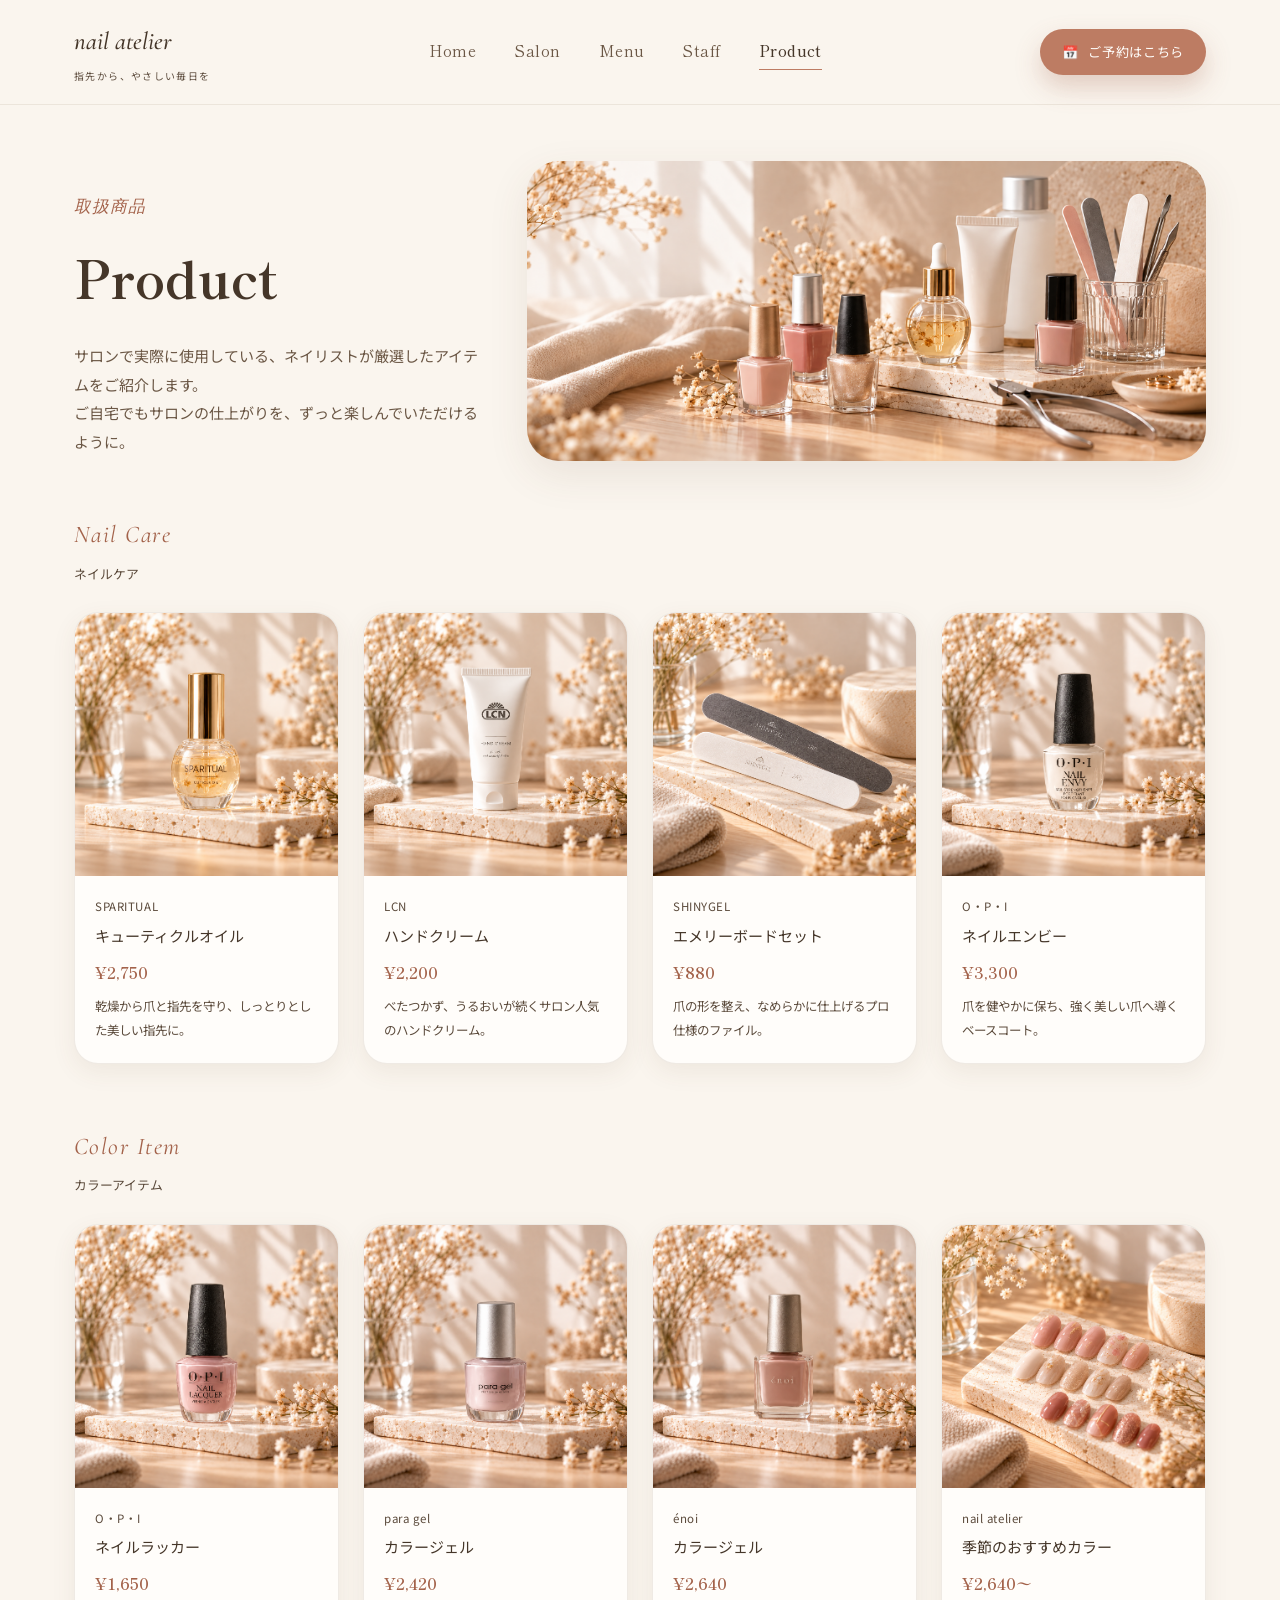
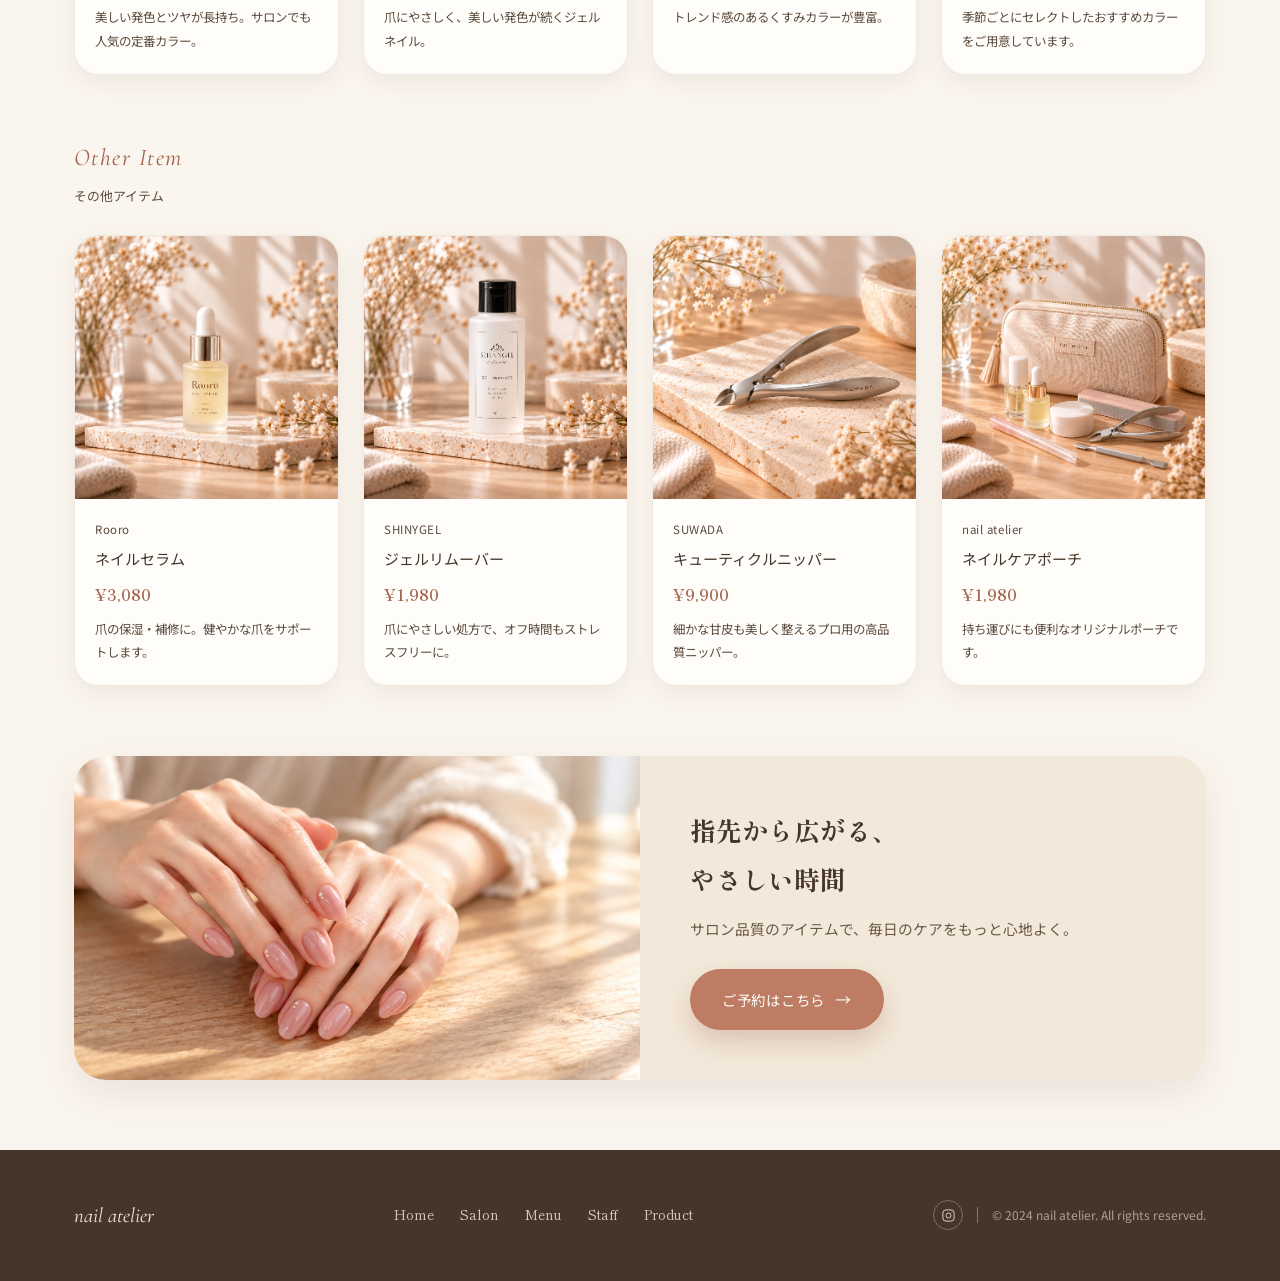
==== product.html @ 9ba82a3f "Initial commit: nail atelier portfolio site Static 5-page nail salon website (Home, Salon, Menu, Sta" ====
<!DOCTYPE html>
<html lang="ja">
<head>
<script>document.documentElement.classList.add("js");</script>
<meta charset="UTF-8">
<meta name="viewport" content="width=device-width, initial-scale=1.0">
<title>Product | nail atelier</title>
<meta name="description" content="nail atelier で使用・販売しているネイルケア用品のご紹介。サロン品質のアイテムをご自宅でも。">
<link rel="preconnect" href="https://fonts.googleapis.com">
<link rel="stylesheet" href="css/style.css">
</head>
<body>

<header class="site-header">
  <div class="container">
    <a href="index.html" class="logo">
      <span class="logo-main">nail atelier</span>
      <span class="logo-sub">指先から、やさしい毎日を</span>
    </a>
    <nav class="nav-links">
      <a href="index.html">Home</a>
      <a href="salon.html">Salon</a>
      <a href="menu.html">Menu</a>
      <a href="staff.html">Staff</a>
      <a href="product.html" class="active">Product</a>
    </nav>
    <div class="header-right">
      <a href="menu.html" class="btn btn-primary btn-sm desktop-only reserve-btn">
        <span>📅</span> ご予約はこちら
      </a>
      <button class="menu-toggle" aria-label="メニューを開く">
        <span></span><span></span><span></span>
      </button>
    </div>
  </div>
</header>
<div class="nav-drawer">
  <button class="nav-drawer-close" aria-label="閉じる">&times;</button>
  <a href="index.html">Home</a>
  <a href="salon.html">Salon</a>
  <a href="menu.html">Menu</a>
  <a href="staff.html">Staff</a>
  <a href="product.html">Product</a>
  <a href="menu.html" class="btn btn-primary reserve-btn">ご予約はこちら</a>
</div>

<main>
  <section class="page-hero">
    <div class="container page-hero-grid">
      <div class="page-hero-copy reveal">
        <span class="eyebrow">取扱商品</span>
        <h1 class="page-title">Product</h1>
        <p>
          サロンで実際に使用している、ネイリストが厳選したアイテムをご紹介します。<br>
          ご自宅でもサロンの仕上がりを、ずっと楽しんでいただけるように。
        </p>
      </div>
      <div class="photo page-hero-photo reveal"><img src="images/product/pageHero.png" alt="ネイルケアグッズが並ぶドレッサー" loading="eager"></div>
    </div>
  </section>

  <section>
    <div class="container">

      <!-- Nail Care -->
      <div class="product-row reveal">
        <div class="product-row-head">
          <div>
            <span class="eyebrow">Nail Care</span>
            <div class="cat-jp">ネイルケア </div>
          </div>
        </div>
        <div class="product-grid">
          <div class="product-card">
            <div class="photo"><img src="images/product/nailCare-01.png" alt="SPARITUALのキューティクルオイル" loading="lazy"></div>
            <div class="product-card-body">
              <div class="product-brand">SPARITUAL</div>
              <div class="product-name">キューティクルオイル</div>
              <div class="product-price">¥2,750</div>
              <div class="product-desc">乾燥から爪と指先を守り、しっとりとした美しい指先に。</div>
            </div>
          </div>
          <div class="product-card">
            <div class="photo"><img src="images/product/nailCare-02.png" alt="LCNのハンドクリーム" loading="lazy"></div>
            <div class="product-card-body">
              <div class="product-brand">LCN</div>
              <div class="product-name">ハンドクリーム</div>
              <div class="product-price">¥2,200</div>
              <div class="product-desc">べたつかず、うるおいが続くサロン人気のハンドクリーム。</div>
            </div>
          </div>
          <div class="product-card">
            <div class="photo"><img src="images/product/nailCare-03.png" alt="SHINYGELのエメリーボードセット" loading="lazy"></div>
            <div class="product-card-body">
              <div class="product-brand">SHINYGEL</div>
              <div class="product-name">エメリーボードセット</div>
              <div class="product-price">¥880</div>
              <div class="product-desc">爪の形を整え、なめらかに仕上げるプロ仕様のファイル。</div>
            </div>
          </div>
          <div class="product-card">
            <div class="photo"><img src="images/product/nailCare-04.png" alt="O・P・Iのネイルエンビー" loading="lazy"></div>
            <div class="product-card-body">
              <div class="product-brand">O・P・I</div>
              <div class="product-name">ネイルエンビー</div>
              <div class="product-price">¥3,300</div>
              <div class="product-desc">爪を健やかに保ち、強く美しい爪へ導くベースコート。</div>
            </div>
          </div>
        </div>
      </div>

      <!-- Color Item -->
      <div class="product-row reveal">
        <div class="product-row-head">
          <div>
            <span class="eyebrow">Color Item</span>
            <div class="cat-jp">カラーアイテム</div>
          </div>
        </div>
        <div class="product-grid">
          <div class="product-card">
            <div class="photo"><img src="images/product/colorItem-01.png" alt="O・P・Iのネイルラッカー" loading="lazy"></div>
            <div class="product-card-body">
              <div class="product-brand">O・P・I</div>
              <div class="product-name">ネイルラッカー</div>
              <div class="product-price">¥1,650</div>
              <div class="product-desc">美しい発色とツヤが長持ち。サロンでも人気の定番カラー。</div>
            </div>
          </div>
          <div class="product-card">
            <div class="photo"><img src="images/product/colorItem-02.png" alt="para gelのカラージェル" loading="lazy"></div>
            <div class="product-card-body">
              <div class="product-brand">para gel</div>
              <div class="product-name">カラージェル</div>
              <div class="product-price">¥2,420</div>
              <div class="product-desc">爪にやさしく、美しい発色が続くジェルネイル。</div>
            </div>
          </div>
          <div class="product-card">
            <div class="photo"><img src="images/product/colorItem-03.png" alt="énoiのカラージェル" loading="lazy"></div>
            <div class="product-card-body">
              <div class="product-brand">énoi</div>
              <div class="product-name">カラージェル</div>
              <div class="product-price">¥2,640</div>
              <div class="product-desc">トレンド感のあるくすみカラーが豊富。</div>
            </div>
          </div>
          <div class="product-card">
            <div class="photo"><img src="images/product/colorItem-04.png" alt="季節ごとのおすすめカラー各種" loading="lazy"></div>
            <div class="product-card-body">
              <div class="product-brand">nail atelier</div>
              <div class="product-name">季節のおすすめカラー</div>
              <div class="product-price">¥2,640〜</div>
              <div class="product-desc">季節ごとにセレクトしたおすすめカラーをご用意しています。</div>
            </div>
          </div>
        </div>
      </div>

      <!-- Other Item -->
      <div class="product-row reveal">
        <div class="product-row-head">
          <div>
            <span class="eyebrow">Other Item</span>
            <div class="cat-jp">その他アイテム</div>
          </div>
        </div>
        <div class="product-grid">
          <div class="product-card">
            <div class="photo"><img src="images/product/otherItem-01.png" alt="Rooroのネイルセラム" loading="lazy"></div>
            <div class="product-card-body">
              <div class="product-brand">Rooro</div>
              <div class="product-name">ネイルセラム</div>
              <div class="product-price">¥3,080</div>
              <div class="product-desc">爪の保湿・補修に。健やかな爪をサポートします。</div>
            </div>
          </div>
          <div class="product-card">
            <div class="photo"><img src="images/product/otherItem-02.png" alt="SHINYGELのジェルリムーバー" loading="lazy"></div>
            <div class="product-card-body">
              <div class="product-brand">SHINYGEL</div>
              <div class="product-name">ジェルリムーバー</div>
              <div class="product-price">¥1,980</div>
              <div class="product-desc">爪にやさしい処方で、オフ時間もストレスフリーに。</div>
            </div>
          </div>
          <div class="product-card">
            <div class="photo"><img src="images/product/otherItem-03.png" alt="SUWADAのキューティクルニッパー" loading="lazy"></div>
            <div class="product-card-body">
              <div class="product-brand">SUWADA</div>
              <div class="product-name">キューティクルニッパー</div>
              <div class="product-price">¥9,900</div>
              <div class="product-desc">細かな甘皮も美しく整えるプロ用の高品質ニッパー。</div>
            </div>
          </div>
          <div class="product-card">
            <div class="photo"><img src="images/product/otherItem-04.png" alt="nail atelierオリジナルのネイルケアポーチ" loading="lazy"></div>
            <div class="product-card-body">
              <div class="product-brand">nail atelier</div>
              <div class="product-name">ネイルケアポーチ</div>
              <div class="product-price">¥1,980</div>
              <div class="product-desc">持ち運びにも便利なオリジナルポーチです。</div>
            </div>
          </div>
        </div>
      </div>

      <!-- CTA -->
      <div class="cta-banner reveal">
        <div class="photo"><img src="images/common/cta.png" alt="花を手にしたやさしい指先" loading="lazy"></div>
        <div class="cta-banner-copy">
          <h3>指先から広がる、<br>やさしい時間</h3>
          <p>サロン品質のアイテムで、毎日のケアをもっと心地よく。</p>
          <a href="menu.html" class="btn btn-primary reserve-btn" style="width:fit-content;">ご予約はこちら <span class="btn-arrow">→</span></a>
        </div>
      </div>

    </div>
  </section>
</main>

<footer class="site-footer">
  <div class="container footer-inner">
    <span class="footer-logo">nail atelier</span>
    <nav class="footer-nav">
      <a href="index.html">Home</a>
      <a href="salon.html">Salon</a>
      <a href="menu.html">Menu</a>
      <a href="staff.html">Staff</a>
      <a href="product.html">Product</a>
    </nav>
    <div class="footer-meta">
      <a href="#" class="footer-social insta-btn" aria-label="Instagram"><svg viewBox="0 0 24 24" fill="none" stroke="currentColor" stroke-width="1.6"><rect x="3" y="3" width="18" height="18" rx="5"/><circle cx="12" cy="12" r="4"/><circle cx="17.5" cy="6.5" r="0.8" fill="currentColor" stroke="none"/></svg></a>
      <span class="footer-divider"></span>
      <span class="footer-copy">&copy; 2024 nail atelier. All rights reserved.</span>
    </div>
  </div>
</footer>

<button class="to-top" aria-label="トップへ戻る">↑</button>
<script src="js/main.js"></script>
</body>
</html>
---- css/style.css ----
@import url('https://fonts.googleapis.com/css2?family=Shippori+Mincho:wght@400;500;600;700&family=Cormorant+Garamond:ital,wght@0,400;0,500;1,400;1,500&family=Noto+Sans+JP:wght@300;400;500;600;700&display=swap');

/* ===== Reset ===== */
*, *::before, *::after { box-sizing: border-box; }
html, body, h1, h2, h3, h4, p, ul, ol, li, figure { margin: 0; padding: 0; }
ul, ol { list-style: none; }
img { max-width: 100%; display: block; }
a { text-decoration: none; color: inherit; }
button { font: inherit; border: none; background: none; cursor: pointer; }

/* ===== Design Tokens ===== */
:root {
  --ivory: #faf5ee;
  --ivory-deep: #f3e9da;
  --beige: #ece0cd;
  --beige-soft: #f6efe4;
  --brown-900: #453629;
  --brown-700: #6b5745;
  --brown-500: #5b4a3b;
  --brown-300: #b6a68f;
  --accent: #bd7c63;
  --accent-dark: #a3624a;
  --accent-soft: #f1ded4;
  --pink-dust: #c99a8d;
  --white: #fffdfa;
  --shadow-soft: 0 14px 40px rgba(96, 71, 48, 0.10);
  --shadow-card: 0 8px 24px rgba(96, 71, 48, 0.08);
  --radius-xl: 32px;
  --radius-lg: 24px;
  --radius-md: 16px;
  --radius-sm: 10px;
  --font-serif: 'Shippori Mincho', serif;
  --font-script: 'Cormorant Garamond', serif;
  --font-sans: 'Noto Sans JP', sans-serif;
  --font-nav: '筑紫明朝', 'Tsukushi Mincho', var(--font-serif);
}

html { scroll-behavior: smooth; }

body {
  font-family: var(--font-sans);
  color: var(--brown-900);
  background: var(--ivory);
  line-height: 1.9;
  font-weight: 400;
  -webkit-font-smoothing: antialiased;
  overflow-x: hidden;
}

.container {
  max-width: 1180px;
  margin: 0 auto;
  padding: 0 24px;
}

section { position: relative; }

/* ===== Typography helpers ===== */
.eyebrow {
  font-family: var(--font-script);
  font-style: italic;
  font-size: 1.05rem;
  color: var(--accent-dark);
  letter-spacing: 0.06em;
  display: block;
  margin-bottom: 10px;
}

.section-title {
  font-family: var(--font-serif);
  font-weight: 600;
  font-size: clamp(1.7rem, 3vw, 2.25rem);
  color: var(--brown-900);
  letter-spacing: 0.04em;
  margin-bottom: 8px;
}

.section-kicker {
  font-size: 0.82rem;
  letter-spacing: 0.28em;
  color: var(--brown-500);
  margin-bottom: 18px;
  display: block;
}

.section-lead {
  color: var(--brown-700);
  font-size: 0.98rem;
  max-width: 660px;
}

.section-head {
  text-align: center;
  margin-bottom: 48px;
}
.section-head .section-lead { margin-left: auto; margin-right: auto; }

/* ===== Buttons ===== */
.btn {
  display: inline-flex;
  align-items: center;
  gap: 10px;
  padding: 15px 32px;
  border-radius: 999px;
  font-size: 0.9rem;
  letter-spacing: 0.05em;
  transition: transform 0.35s ease, box-shadow 0.35s ease, background 0.35s ease;
  white-space: nowrap;
}

.btn-primary {
  background: var(--accent);
  color: var(--white);
  box-shadow: 0 12px 26px rgba(163, 98, 74, 0.28);
}
.btn-primary:hover { background: var(--accent-dark); transform: translateY(-2px); box-shadow: 0 16px 32px rgba(163, 98, 74, 0.34); }

.btn-outline {
  background: transparent;
  border: 1.5px solid var(--brown-300);
  color: var(--brown-700);
}
.btn-outline:hover { background: var(--brown-900); border-color: var(--brown-900); color: var(--white); transform: translateY(-2px); }

.btn-sm { padding: 11px 22px; font-size: 0.82rem; }

.btn-arrow { font-size: 1rem; transition: transform 0.3s ease; }
.btn:hover .btn-arrow { transform: translateX(4px); }

/* ===== Header ===== */
.site-header {
  position: sticky;
  top: 0;
  z-index: 500;
  background: rgba(250, 245, 238, 0.92);
  backdrop-filter: blur(10px);
  border-bottom: 1px solid rgba(140, 118, 95, 0.12);
}

.site-header .container {
  display: flex;
  align-items: center;
  justify-content: space-between;
  padding-top: 18px;
  padding-bottom: 18px;
}

.logo { display: flex; flex-direction: column; gap: 2px; }
.logo .logo-main {
  font-family: var(--font-script);
  font-style: italic;
  font-size: 1.55rem;
  font-weight: 500;
  color: var(--brown-900);
}
.logo .logo-sub {
  font-size: 0.62rem;
  letter-spacing: 0.14em;
  color: var(--brown-500);
}

.nav-links {
  display: flex;
  align-items: center;
  gap: 38px;
}
.nav-links a {
  font-family: var(--font-nav);
  font-size: 0.95rem;
  letter-spacing: 0.03em;
  color: var(--brown-700);
  position: relative;
  padding-bottom: 4px;
}
.nav-links a.active { color: var(--brown-900); font-weight: 500; }
.nav-links a.active::after,
.nav-links a:hover::after {
  content: '';
  position: absolute;
  left: 0; right: 0; bottom: -2px;
  height: 1.5px;
  background: var(--accent);
}

.header-right { display: flex; align-items: center; gap: 28px; }

.menu-toggle {
  display: none;
  flex-direction: column;
  gap: 5px;
  width: 28px;
  z-index: 600;
}
.menu-toggle span {
  height: 2px;
  background: var(--brown-900);
  border-radius: 2px;
  transition: all 0.3s ease;
}
.menu-toggle.open span:nth-child(1) { transform: translateY(7px) rotate(45deg); }
.menu-toggle.open span:nth-child(2) { opacity: 0; }
.menu-toggle.open span:nth-child(3) { transform: translateY(-7px) rotate(-45deg); }

.nav-drawer { display: none; }

/* ===== Photo placeholders (design has real photography; these stand in for it) ===== */
.photo {
  position: relative;
  overflow: hidden;
  border-radius: var(--radius-lg);
  background: linear-gradient(145deg, #ece0cd 0%, #e3d2ba 45%, #d8c3a6 100%);
}
.photo::before {
  content: '';
  position: absolute; inset: 0;
  background-image: radial-gradient(circle at 20% 30%, rgba(255,255,255,0.35), transparent 55%),
    radial-gradient(circle at 80% 75%, rgba(120, 90, 60, 0.12), transparent 50%);
}
.photo::after {
  content: attr(data-label);
  position: absolute;
  left: 50%; top: 50%;
  transform: translate(-50%, -50%);
  font-family: var(--font-script);
  font-style: italic;
  font-size: 0.95rem;
  color: rgba(255, 253, 250, 0.75);
  letter-spacing: 0.04em;
  white-space: nowrap;
  text-shadow: 0 2px 10px rgba(70, 50, 30, 0.25);
}
.photo.tone-b { background: linear-gradient(145deg, #f1e4d2 0%, #e6d2b8 50%, #d3ad8c 100%); }
.photo.tone-c { background: linear-gradient(150deg, #e9d7c3 0%, #d9bfa0 50%, #c7a381 100%); }
.photo.tone-d { background: linear-gradient(160deg, #efe1cf 0%, #e0c7a7 60%, #cfa87f 100%); }

/* .photo divs that contain a real <img> auto-drop the placeholder gradient/label */
.photo:has(img) { background: none; }
.photo:has(img)::before,
.photo:has(img)::after { content: none; }
.photo img {
  width: 100%;
  height: 100%;
  object-fit: cover;
  display: block;
}

/* ===== Hero (full-bleed background photo) ===== */
.hero-full {
  position: relative;
  min-height: 88vh;
  max-height: 820px;
  display: flex;
  align-items: flex-end;
  background-size: cover;
  background-position: center;
  background-repeat: no-repeat;
  margin-bottom: 90px;
  overflow: hidden;
}
.hero-overlay {
  position: absolute;
  inset: 0;
  background:
    linear-gradient(180deg, rgba(37, 27, 18, 0.05) 0%, rgba(37, 27, 18, 0.62) 100%),
    linear-gradient(100deg, rgba(37, 27, 18, 0.55) 0%, rgba(37, 27, 18, 0.08) 55%, rgba(37, 27, 18, 0) 75%);
}
.hero-full-inner {
  position: relative;
  z-index: 2;
  padding: 64px 24px 72px;
  max-width: 640px;
}
.hero-title {
  font-family: var(--font-serif);
  font-weight: 700;
  font-size: clamp(2.1rem, 4vw, 2.9rem);
  line-height: 1.5;
  color: var(--brown-900);
  margin-bottom: 22px;
}
.hero-text {
  color: var(--brown-700);
  margin-bottom: 32px;
  font-size: 0.98rem;
}
.hero-title-light { color: var(--white); }
.hero-text-light { color: rgba(255, 253, 250, 0.92); }
.eyebrow-light { color: #f3d9c8; }

@media (max-width: 720px) {
  .hero-full { min-height: 78vh; align-items: flex-end; }
  .hero-full-inner { padding: 40px 20px 48px; }
}

/* ===== Features ===== */
.features {
  padding: 20px 0 90px;
}
.feature-grid {
  display: grid;
  grid-template-columns: repeat(4, 1fr);
  gap: 30px;
}
.feature-card { text-align: center; padding: 0 8px; }
.feature-icon {
  width: 74px; height: 74px;
  border-radius: 50%;
  background: var(--accent-soft);
  display: flex; align-items: center; justify-content: center;
  margin: 0 auto 20px;
  color: var(--accent-dark);
}
.feature-icon svg { width: 30px; height: 30px; }
.feature-card h3 {
  font-family: var(--font-serif);
  font-size: 1.05rem;
  font-weight: 600;
  margin-bottom: 10px;
  color: var(--brown-900);
}
.feature-card p { font-size: 0.85rem; color: var(--brown-500); }

/* ===== Card panel (soft container) ===== */
.panel {
  background: var(--beige-soft);
  border-radius: var(--radius-xl);
  padding: 56px;
}

/* ===== Gallery / carousel row ===== */
.gallery-head {
  display: flex;
  align-items: flex-end;
  justify-content: space-between;
  margin-bottom: 32px;
  flex-wrap: wrap;
  gap: 16px;
}
.gallery-row {
  display: grid;
  grid-template-columns: repeat(5, 1fr);
  gap: 18px;
}
.gallery-row .photo { aspect-ratio: 3/4; border-radius: var(--radius-md); }

/* ===== About split ===== */
.about-split {
  padding: 90px 0;
}
.about-grid {
  display: grid;
  grid-template-columns: 1fr 1fr;
  gap: 56px;
  align-items: center;
}
.about-grid .photo { height: 420px; }
.about-copy .section-title { margin-bottom: 20px; }
.about-copy p { color: var(--brown-700); margin-bottom: 28px; font-size: 0.96rem; }

/* ===== Info strip ===== */
.info-strip {
  padding: 0 0 100px;
}
.info-grid {
  background: var(--white);
  border: 1px solid rgba(140,118,95,0.14);
  border-radius: var(--radius-xl);
  padding: 44px 48px;
  display: grid;
  grid-template-columns: 1fr 1fr 1fr auto;
  gap: 36px;
  align-items: start;
  box-shadow: var(--shadow-card);
}
.info-photo { align-self: center; }
.info-item h4 {
  display: flex; align-items: center; gap: 8px;
  font-family: var(--font-serif);
  font-size: 1rem;
  color: var(--brown-900);
  margin-bottom: 10px;
}
.info-item h4 svg { width: 18px; height: 18px; color: var(--accent-dark); }
.info-item p { font-size: 0.85rem; color: var(--brown-500); }
.info-photo { width: 150px; height: 110px; border-radius: var(--radius-md); }

/* ===== Footer ===== */
.site-footer {
  background: var(--brown-900);
  color: var(--ivory-deep);
  padding: 46px 0;
}
.footer-inner {
  display: flex; align-items: center; justify-content: space-between;
  flex-wrap: wrap; gap: 20px;
}
.footer-logo { font-family: var(--font-script); font-style: italic; font-size: 1.3rem; }
.footer-nav { display: flex; gap: 26px; flex-wrap: wrap; }
.footer-nav a { font-family: var(--font-nav); font-size: 0.85rem; opacity: 0.85; }
.footer-nav a:hover { opacity: 1; }
.footer-meta { display: flex; align-items: center; gap: 14px; }
.footer-social {
  display: flex; align-items: center; justify-content: center;
  width: 30px; height: 30px;
  border: 1px solid rgba(250,245,238,0.35);
  border-radius: 50%;
  opacity: 0.85;
  transition: opacity 0.3s ease, background 0.3s ease;
}
.footer-social svg { width: 15px; height: 15px; }
.footer-social:hover { opacity: 1; background: rgba(250,245,238,0.12); }
.footer-divider { width: 1px; height: 16px; background: rgba(250,245,238,0.35); }
.footer-copy { font-size: 0.75rem; opacity: 0.6; }

/* ===== Page header (inner pages) ===== */
.page-hero {
  padding: 56px 0 0;
}
.page-hero-grid {
  display: grid;
  grid-template-columns: 0.85fr 1.4fr;
  gap: 40px;
  align-items: stretch;
}
.page-hero-copy { padding: 30px 0; }
.page-hero-copy .eyebrow { margin-bottom: 6px; }
.page-title {
  font-family: var(--font-serif);
  font-weight: 700;
  font-size: clamp(2.4rem, 5vw, 3.2rem);
  color: var(--brown-900);
  margin-bottom: 16px;
}
.page-hero-copy p { color: var(--brown-700); font-size: 0.94rem; }
.nowrap-desktop { white-space: nowrap; }
.page-hero-photo { height: 300px; border-radius: var(--radius-xl); box-shadow: var(--shadow-soft); }

/* ===== Concept block ===== */
.concept-panel { margin: 70px 0; }
.concept-panel .section-head { margin-bottom: 40px; }

/* ===== Shop info + map (Salon page) ===== */
.shop-info-grid {
  display: grid;
  grid-template-columns: 1.1fr 1.1fr 0.8fr;
  gap: 30px;
  margin: 70px 0 30px;
}
.shop-info-list li {
  display: flex; gap: 14px; padding: 14px 0;
  border-bottom: 1px dashed rgba(140,118,95,0.25);
  font-size: 0.9rem;
}
.shop-info-list li:last-child { border-bottom: none; }
.shop-info-list .ico { color: var(--accent-dark); flex-shrink: 0; width: 20px; }
.shop-info-list .label { color: var(--brown-500); width: 70px; flex-shrink: 0; font-size: 0.82rem; padding-top: 2px; }
.shop-info-list .val { color: var(--brown-900); }
.map-box {
  border-radius: var(--radius-lg);
  background: var(--beige-soft);
  height: 100%;
  min-height: 260px;
  position: relative;
  overflow: hidden;
  border: 1px solid rgba(140,118,95,0.16);
}
.map-box iframe { width: 100%; height: 100%; border: 0; filter: sepia(0.15) saturate(0.85); }
.map-pin {
  position: absolute; left: 50%; top: 42%; transform: translate(-50%,-100%);
  background: var(--accent); color: #fff; padding: 7px 14px; border-radius: 999px;
  font-size: 0.78rem; display: flex; align-items: center; gap: 6px; box-shadow: var(--shadow-card);
}

/* ===== Menu page ===== */
.menu-section { padding: 26px 0; }
.menu-block {
  background: var(--white);
  border: 1px solid rgba(140,118,95,0.14);
  border-radius: var(--radius-xl);
  padding: 44px;
  margin-bottom: 30px;
  box-shadow: var(--shadow-card);
}
.menu-block-head {
  display: grid;
  grid-template-columns: 220px 1fr;
  gap: 30px;
  margin-bottom: 30px;
  align-items: center;
}
.menu-block-head .eyebrow { font-size: 1.6rem; margin-bottom: 8px; }
.menu-block-head .cat-jp { font-size: 0.82rem; color: var(--brown-500); letter-spacing: 0.1em; margin-bottom: 12px; }
.menu-block-head p { font-size: 0.88rem; color: var(--brown-700); margin-bottom: 18px; }
.menu-photo-grid {
  display: grid;
  grid-template-columns: repeat(4, 1fr);
  gap: 16px;
}
.menu-item-card { text-align: center; }
.menu-item-card .photo { aspect-ratio: 1/1; border-radius: var(--radius-md); margin-bottom: 14px; }
.menu-item-card .menu-name { font-size: 0.88rem; color: var(--brown-900); margin-bottom: 4px; }
.menu-item-card .menu-price { font-family: var(--font-serif); font-size: 1.15rem; font-weight: 600; color: var(--accent-dark); }
.menu-item-card .menu-time { font-size: 0.75rem; color: var(--brown-500); margin-top: 2px; }

.menu-split {
  display: grid;
  grid-template-columns: 1fr 1fr;
  gap: 30px;
}
.menu-split-block {
  background: var(--white);
  border-radius: var(--radius-xl);
  border: 1px solid rgba(140,118,95,0.14);
  padding: 36px;
  box-shadow: var(--shadow-card);
}
.menu-split-inner { display: grid; grid-template-columns: 130px 1fr; gap: 22px; align-items: center; margin-top: 20px;}
.menu-split-inner .photo { aspect-ratio: 1/1; border-radius: var(--radius-md); }
.price-list li { display: flex; justify-content: space-between; padding: 7px 0; font-size: 0.85rem; color: var(--brown-700); }
.price-list li b { color: var(--brown-900); font-weight: 500; }

.cta-banner {
  display: grid;
  grid-template-columns: 1fr 1fr;
  border-radius: var(--radius-xl);
  overflow: hidden;
  margin: 70px 0;
  box-shadow: var(--shadow-soft);
}
.cta-banner .photo { border-radius: 0; height: 100%; min-height: 260px; }
.cta-banner-copy {
  background: var(--ivory-deep);
  padding: 50px;
  display: flex; flex-direction: column; justify-content: center;
}
.cta-banner-copy h3 {
  font-family: var(--font-serif);
  font-size: 1.6rem;
  margin-bottom: 12px;
  color: var(--brown-900);
}
.cta-banner-copy p { color: var(--brown-700); margin-bottom: 26px; font-size: 0.92rem; }

/* ===== Staff page ===== */
.staff-grid {
  display: grid;
  grid-template-columns: repeat(3, 1fr);
  gap: 28px;
  margin: 70px auto;
}
.staff-card {
  background: var(--white);
  border-radius: var(--radius-xl);
  border: 1px solid rgba(140,118,95,0.14);
  overflow: hidden;
  box-shadow: var(--shadow-card);
}
.staff-photo-wrap { position: relative; }
.staff-photo { height: 300px; border-radius: 0; }
.staff-body { padding: 28px 26px; }
.staff-role {
  display: flex;
  flex-direction: column;
  justify-content: flex-end;
  font-size: 0.72rem;
  line-height: 1.5;
  letter-spacing: 0.04em;
  color: var(--accent-dark);
  margin-bottom: 8px;
  min-height: 2.2rem;
}
.staff-name-row { display: flex; align-items: baseline; gap: 10px; margin-bottom: 14px; flex-wrap: wrap; }
.staff-name-en { font-family: var(--font-script); font-style: italic; font-size: 1.3rem; color: var(--brown-900); }
.staff-name-jp { font-size: 0.9rem; color: var(--brown-700); }
.staff-body p.intro { font-size: 0.86rem; color: var(--brown-700); margin-bottom: 18px; min-height: 8.2rem; }
.tag-row { display: flex; gap: 8px; flex-wrap: wrap; margin-bottom: 20px; }
.tag {
  background: var(--accent-soft);
  color: var(--accent-dark);
  font-size: 0.72rem;
  padding: 6px 14px;
  border-radius: 999px;
}
.staff-cred {
  border-top: 1px dashed rgba(140,118,95,0.25);
  padding-top: 16px; margin-bottom: 18px;
}
.staff-cred h5 { display:flex; align-items:center; gap:6px; font-size: 0.78rem; color: var(--brown-500); margin-bottom: 8px; }
.staff-cred ul li { font-size: 0.8rem; color: var(--brown-700); padding: 2px 0; }
.staff-design-label { font-family: var(--font-script); font-style: italic; font-size: 0.95rem; color: var(--accent-dark); margin-bottom: 10px; }
.staff-design-row { display: grid; grid-template-columns: repeat(3,1fr); gap: 10px; }
.staff-design-row .photo { aspect-ratio: 1/1; border-radius: var(--radius-sm); }

/* ===== Product page ===== */
.product-row { margin: 26px 0 60px; }
.product-row-head { display: flex; align-items: baseline; justify-content: space-between; margin-bottom: 26px; }
.product-row-head .eyebrow { font-size: 1.5rem; margin-bottom: 4px; }
.product-row-head .cat-jp { font-size: 0.8rem; color: var(--brown-500); }
.product-row-head .view-all { font-size: 0.82rem; color: var(--brown-700); display:flex; align-items:center; gap:6px; }
.product-grid {
  display: grid;
  grid-template-columns: repeat(4, 1fr);
  gap: 24px;
}
.product-card {
  background: var(--white);
  border: 1px solid rgba(140,118,95,0.14);
  border-radius: var(--radius-lg);
  overflow: hidden;
  box-shadow: var(--shadow-card);
}
.product-card .photo { aspect-ratio: 1/1; border-radius: 0; }
.product-card-body { padding: 20px; }
.product-brand { font-size: 0.72rem; color: var(--brown-500); letter-spacing: 0.05em; margin-bottom: 4px; }
.product-name { font-size: 0.94rem; color: var(--brown-900); margin-bottom: 6px; }
.product-price { font-family: var(--font-serif); font-weight: 600; color: var(--accent-dark); margin-bottom: 8px; }
.product-desc { font-size: 0.78rem; color: var(--brown-500); }

/* ===== Reveal animation (progressive enhancement: hidden only once JS confirms it can reveal) ===== */
.js .reveal { opacity: 0; transform: translateY(24px); transition: opacity 0.8s ease, transform 0.8s ease; }
.reveal.is-visible { opacity: 1; transform: translateY(0); }

/* ===== Back to top ===== */
.to-top {
  position: fixed;
  right: 26px; bottom: 26px;
  width: 48px; height: 48px;
  border-radius: 50%;
  background: var(--brown-900);
  color: var(--ivory);
  display: flex; align-items: center; justify-content: center;
  opacity: 0; visibility: hidden;
  transition: all 0.3s ease;
  z-index: 400;
  box-shadow: var(--shadow-card);
}
.to-top.show { opacity: 1; visibility: visible; }
.to-top:hover { background: var(--accent-dark); transform: translateY(-3px); }

/* ===== Reservation notice modal ===== */
.reserve-modal-overlay {
  position: fixed;
  inset: 0;
  z-index: 900;
  background: rgba(37, 27, 18, 0.45);
  display: flex;
  align-items: center;
  justify-content: center;
  padding: 24px;
  opacity: 0;
  visibility: hidden;
  transition: opacity 0.3s ease, visibility 0.3s ease;
}
.reserve-modal-overlay.open { opacity: 1; visibility: visible; }
.reserve-modal {
  position: relative;
  background: var(--white);
  border-radius: var(--radius-xl);
  box-shadow: var(--shadow-soft);
  max-width: 420px;
  width: 100%;
  padding: 44px 36px 36px;
  text-align: center;
  transform: translateY(16px);
  transition: transform 0.3s ease;
}
.reserve-modal-overlay.open .reserve-modal { transform: translateY(0); }
.reserve-modal-close {
  position: absolute;
  top: 16px; right: 16px;
  width: 36px; height: 36px;
  display: flex; align-items: center; justify-content: center;
  font-size: 1.4rem;
  color: var(--brown-500);
  border-radius: 50%;
}
.reserve-modal-close:hover { background: var(--beige-soft); color: var(--brown-900); }
.reserve-modal-icon { font-size: 2rem; margin-bottom: 14px; }
.reserve-modal-title {
  font-family: var(--font-serif);
  font-weight: 600;
  font-size: 1.2rem;
  color: var(--brown-900);
  margin-bottom: 14px;
}
.reserve-modal-text { font-size: 0.88rem; color: var(--brown-700); line-height: 1.8; margin-bottom: 26px; }
.reserve-modal-ok { width: fit-content; margin: 0 auto; }

/* ===== Responsive ===== */
@media (max-width: 1024px) {
  .hero-grid { grid-template-columns: 1fr; }
  .hero-photo { height: 340px; order: -1; }
  .feature-grid { grid-template-columns: repeat(2, 1fr); row-gap: 36px; }
  .gallery-row { grid-template-columns: repeat(3, 1fr); }
  .gallery-row .photo:nth-child(4), .gallery-row .photo:nth-child(5) { display: none; }
  .about-grid { grid-template-columns: 1fr; }
  .about-grid .photo { height: 300px; }
  .info-grid { grid-template-columns: 1fr 1fr; }
  .info-photo { display: none; }
  .page-hero-grid { grid-template-columns: 1fr; }
  .page-hero-photo { height: 220px; order: -1; }
  .shop-info-grid { grid-template-columns: 1fr; }
  .menu-block-head { grid-template-columns: 1fr; }
  .menu-photo-grid { grid-template-columns: repeat(2, 1fr); }
  .menu-split { grid-template-columns: 1fr; }
  .cta-banner { grid-template-columns: 1fr; }
  .cta-banner .photo { min-height: 200px; }
  .staff-grid { grid-template-columns: 1fr; max-width: 480px; margin-left:auto; margin-right:auto; }
  .product-grid { grid-template-columns: repeat(2, 1fr); }
}

@media (max-width: 720px) {
  .nav-links { display: none; }
  .menu-toggle { display: flex; }
  .header-right .btn-primary.desktop-only { display: none; }
  .nowrap-desktop { white-space: normal; }

  .nav-drawer {
    position: fixed; inset: 0;
    background: var(--ivory);
    z-index: 550;
    display: flex; flex-direction: column;
    align-items: center; justify-content: center;
    gap: 30px;
    transform: translateX(100%);
    transition: transform 0.4s ease;
    visibility: hidden;
  }
  .nav-drawer.open { visibility: visible; }
  .nav-drawer.open { transform: translateX(0); }
  .nav-drawer a { font-size: 1.2rem; font-family: var(--font-nav); color: var(--brown-900); }
  .nav-drawer .btn { margin-top: 20px; }
  .nav-drawer-close {
    position: absolute;
    top: 22px; right: 24px;
    width: 44px; height: 44px;
    display: flex; align-items: center; justify-content: center;
    font-size: 1.6rem;
    line-height: 1;
    color: var(--brown-900);
  }

  .hero { padding: 40px 0 60px; }
  .feature-grid { grid-template-columns: 1fr; gap: 30px; }
  .gallery-row { grid-template-columns: repeat(2, 1fr); }
  .gallery-row .photo:nth-child(3) { display: none; }
  .info-grid { grid-template-columns: 1fr; padding: 32px 26px; }
  .panel { padding: 32px 24px; }
  .menu-photo-grid { grid-template-columns: repeat(2, 1fr); }
  .menu-split-inner { grid-template-columns: 90px 1fr; }
  .product-grid { grid-template-columns: repeat(2, 1fr); }
  .footer-inner { flex-direction: column; text-align: center; }
  .footer-nav { justify-content: center; }
  .footer-meta { justify-content: center; }
  .menu-block { padding: 28px 20px; }
  .shop-info-grid { margin: 50px 0 30px; }
}
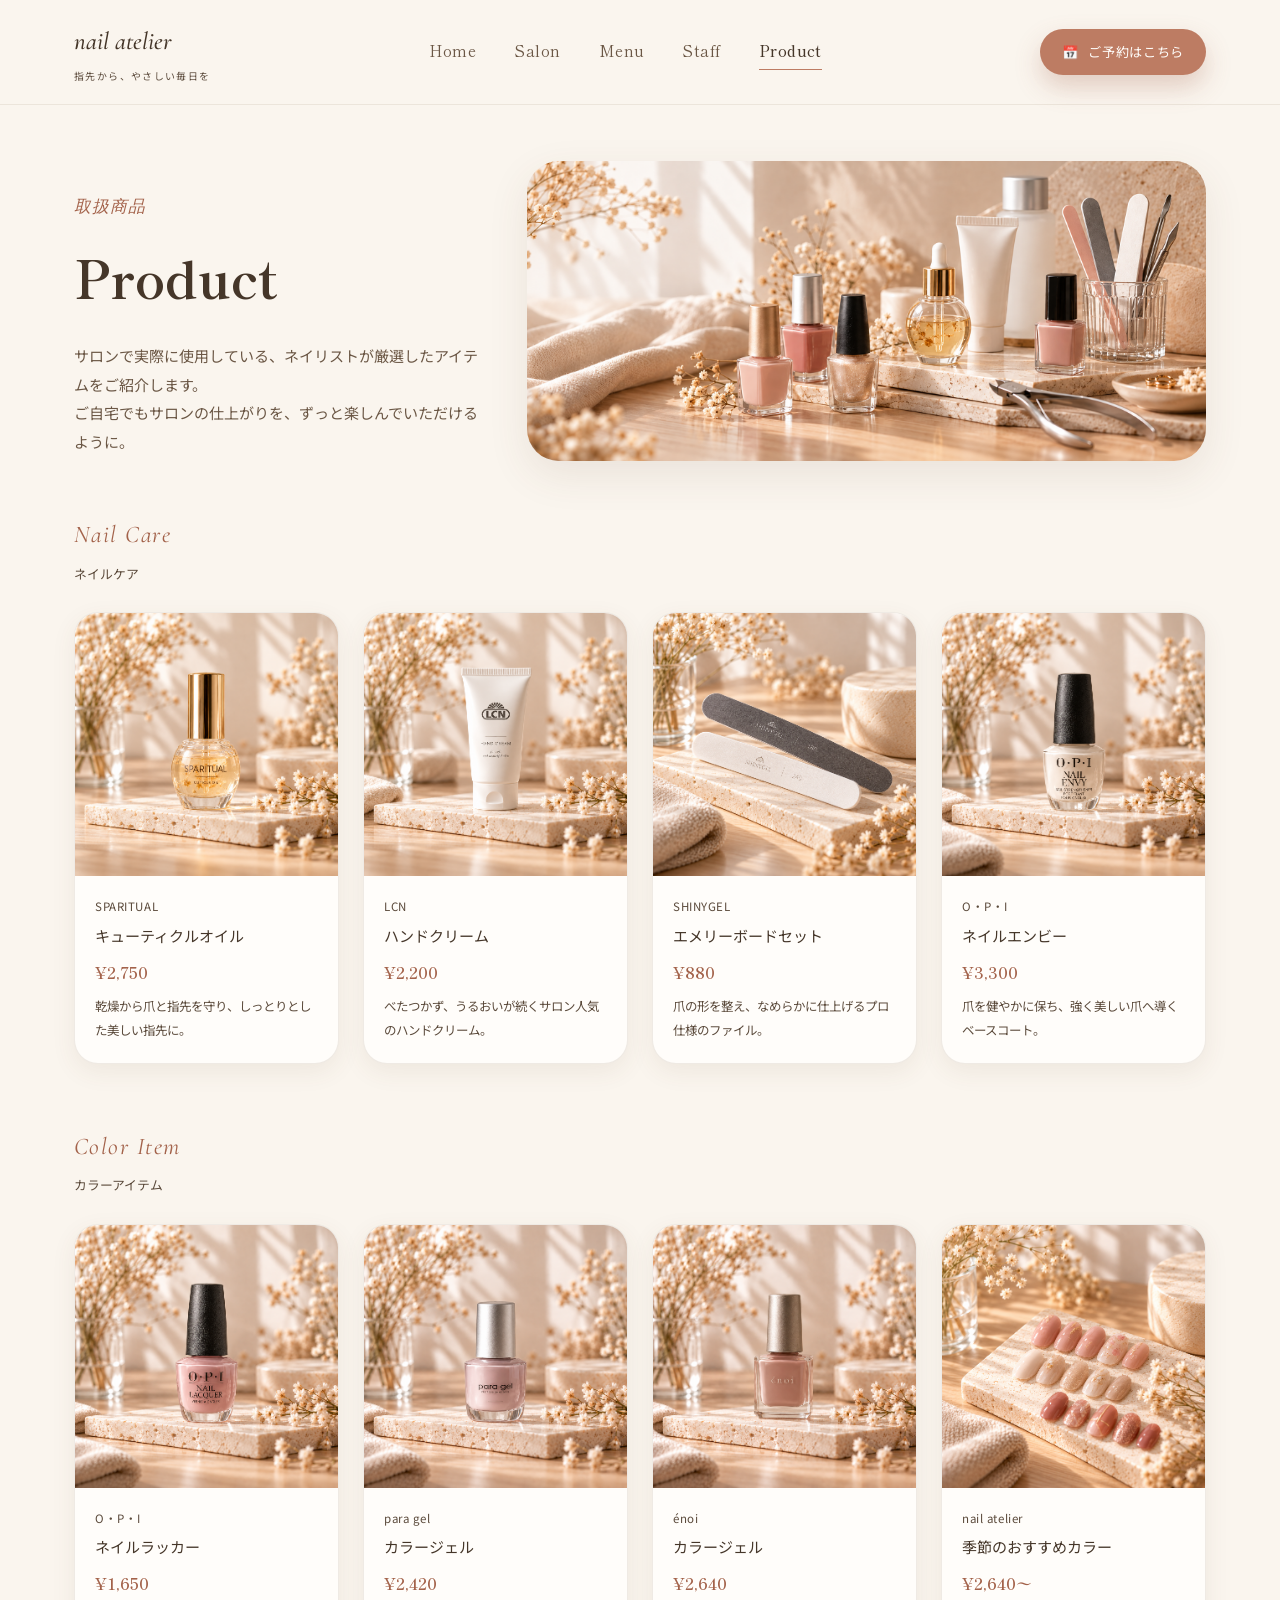
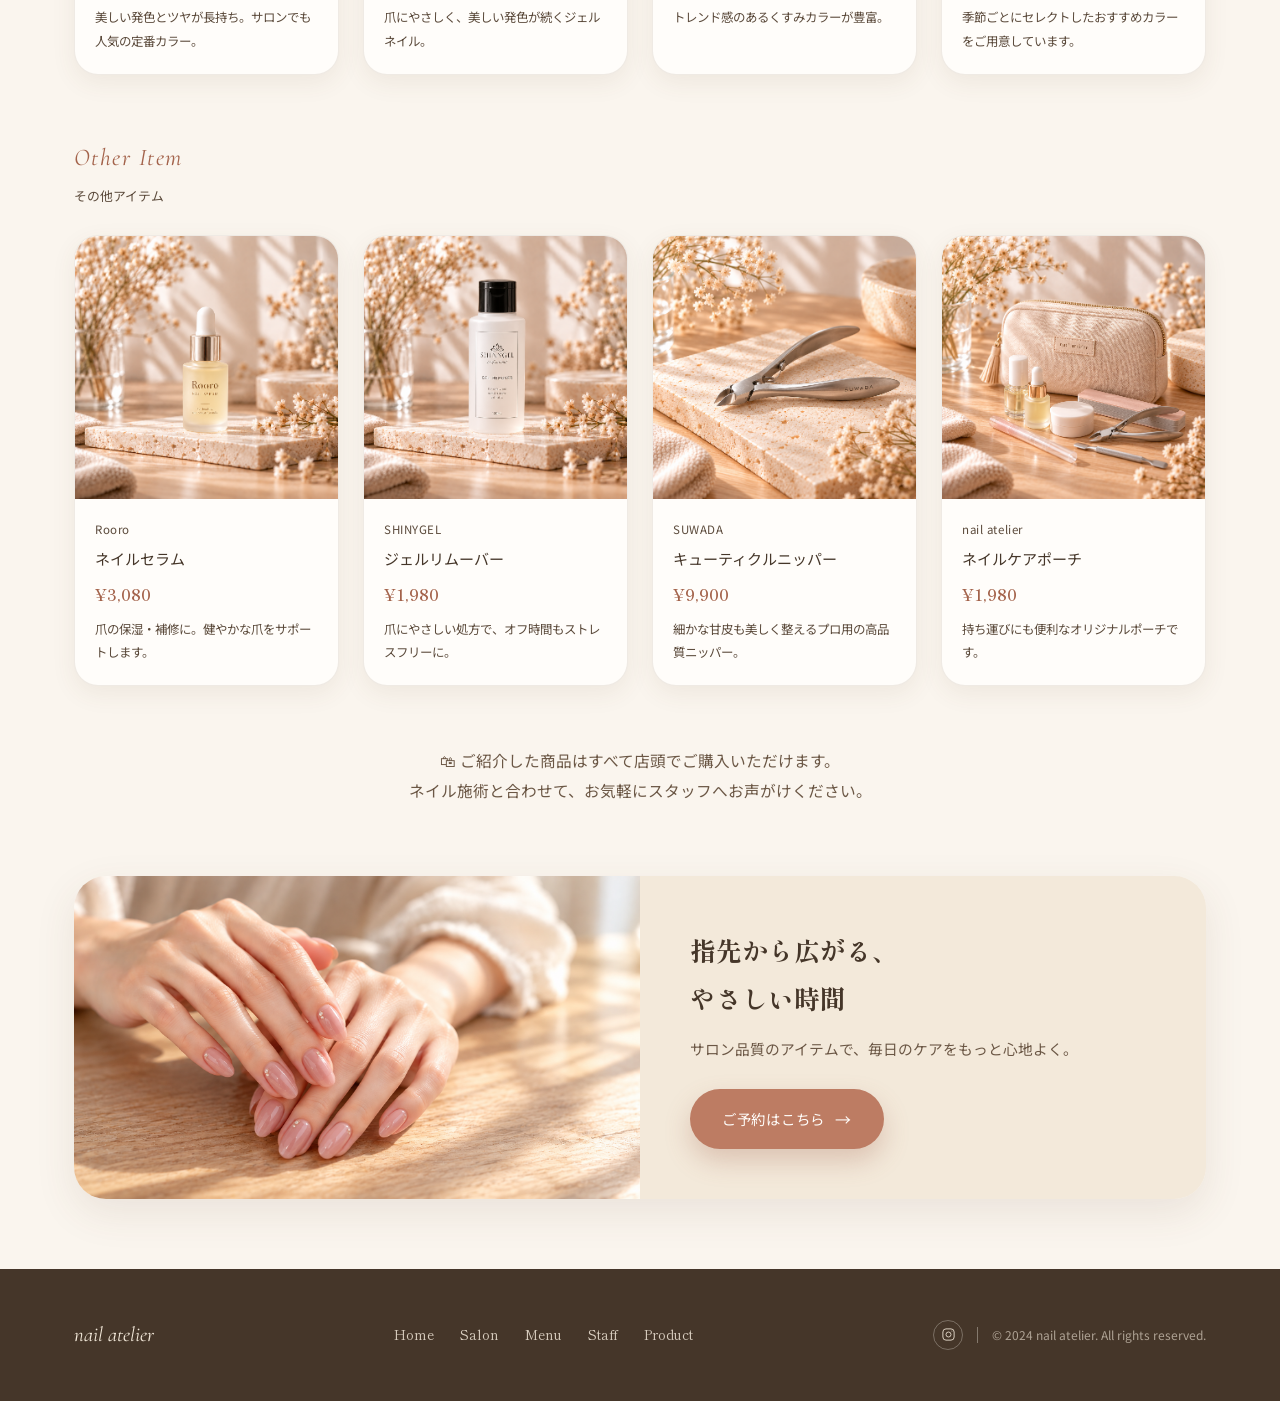
==== commit 57b7570a: "Add closing CTAs, purchase note, and per-staff booking buttons - Add a reservation CTA banner to the" ====
--- a/product.html
+++ b/product.html
@@ -206,6 +206,11 @@
         </div>
       </div>
 
+      <!-- Purchase note -->
+      <div class="section-head reveal" style="margin-bottom:50px;">
+        <p class="section-lead" style="margin-left:auto; margin-right:auto; text-align:center;">🛍 ご紹介した商品はすべて店頭でご購入いただけます。<br>ネイル施術と合わせて、お気軽にスタッフへお声がけください。</p>
+      </div>
+
       <!-- CTA -->
       <div class="cta-banner reveal">
         <div class="photo"><img src="images/common/cta.png" alt="花を手にしたやさしい指先" loading="lazy"></div>
